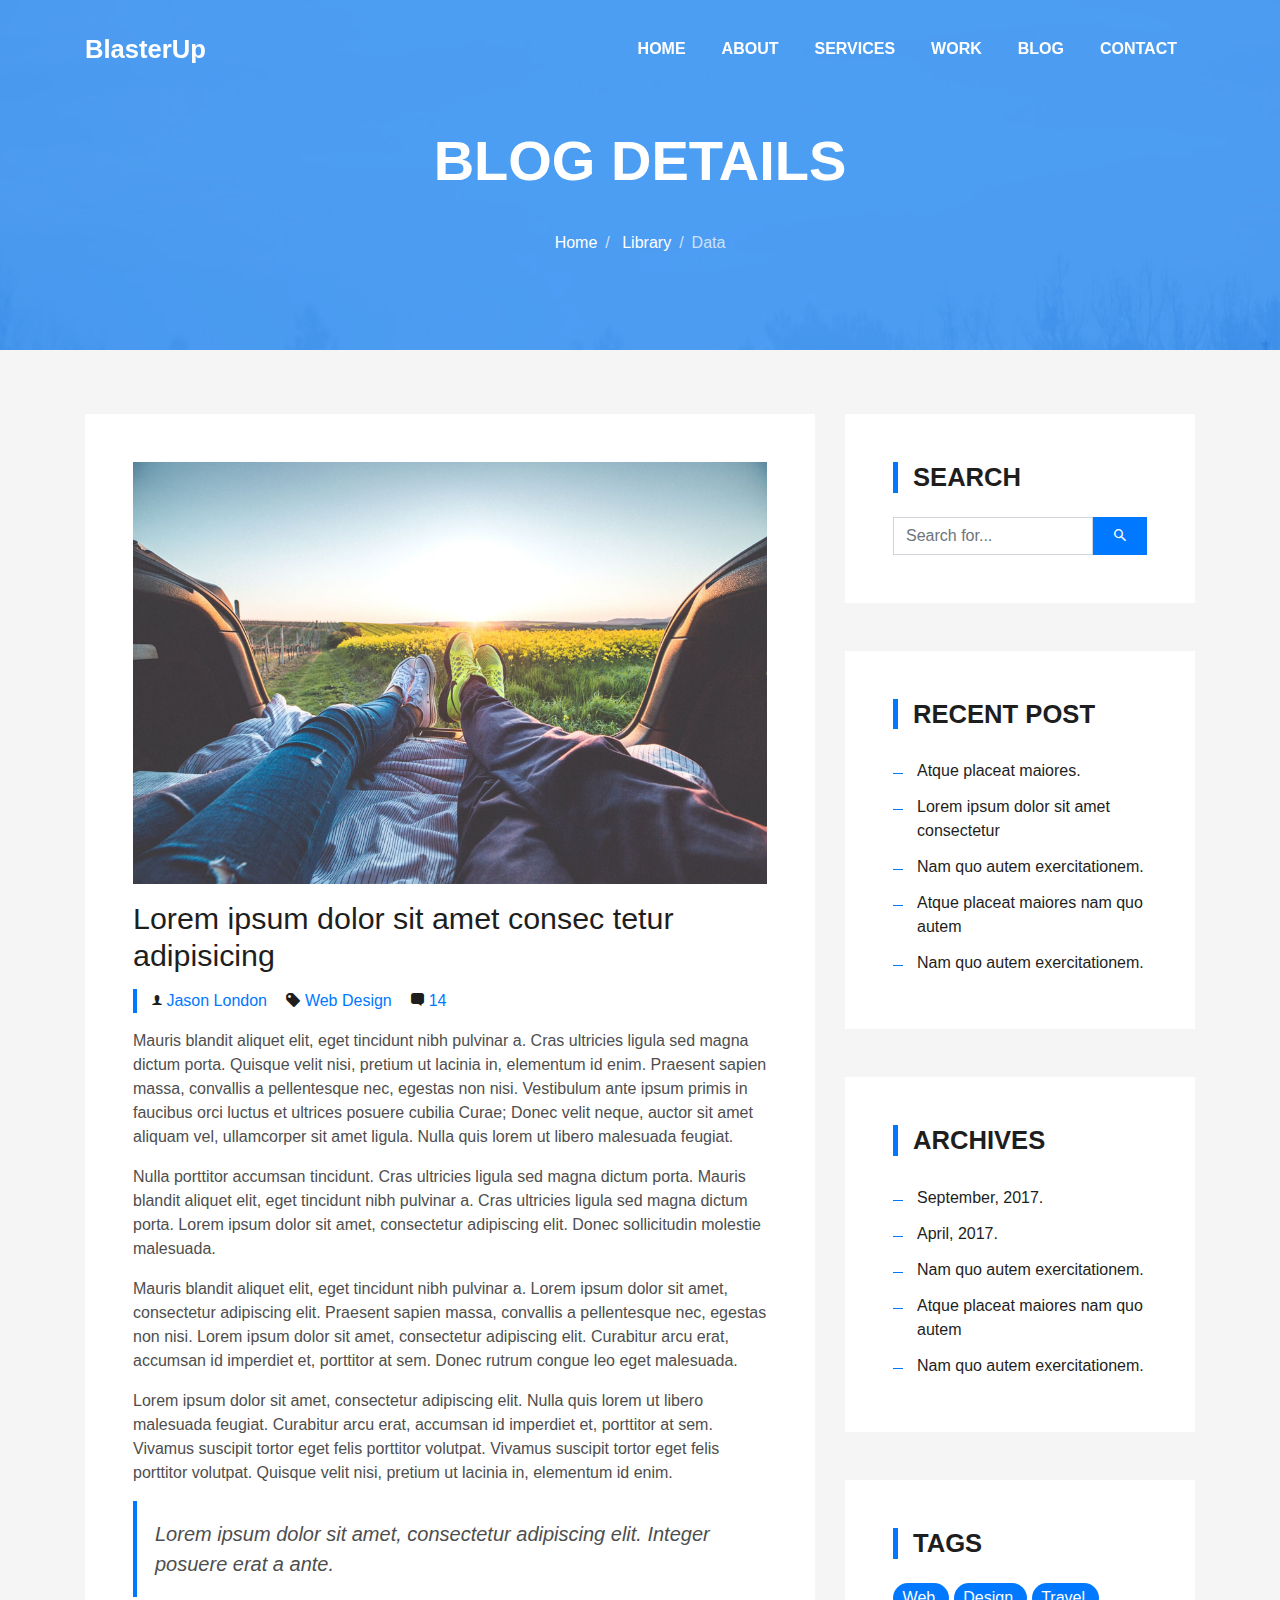
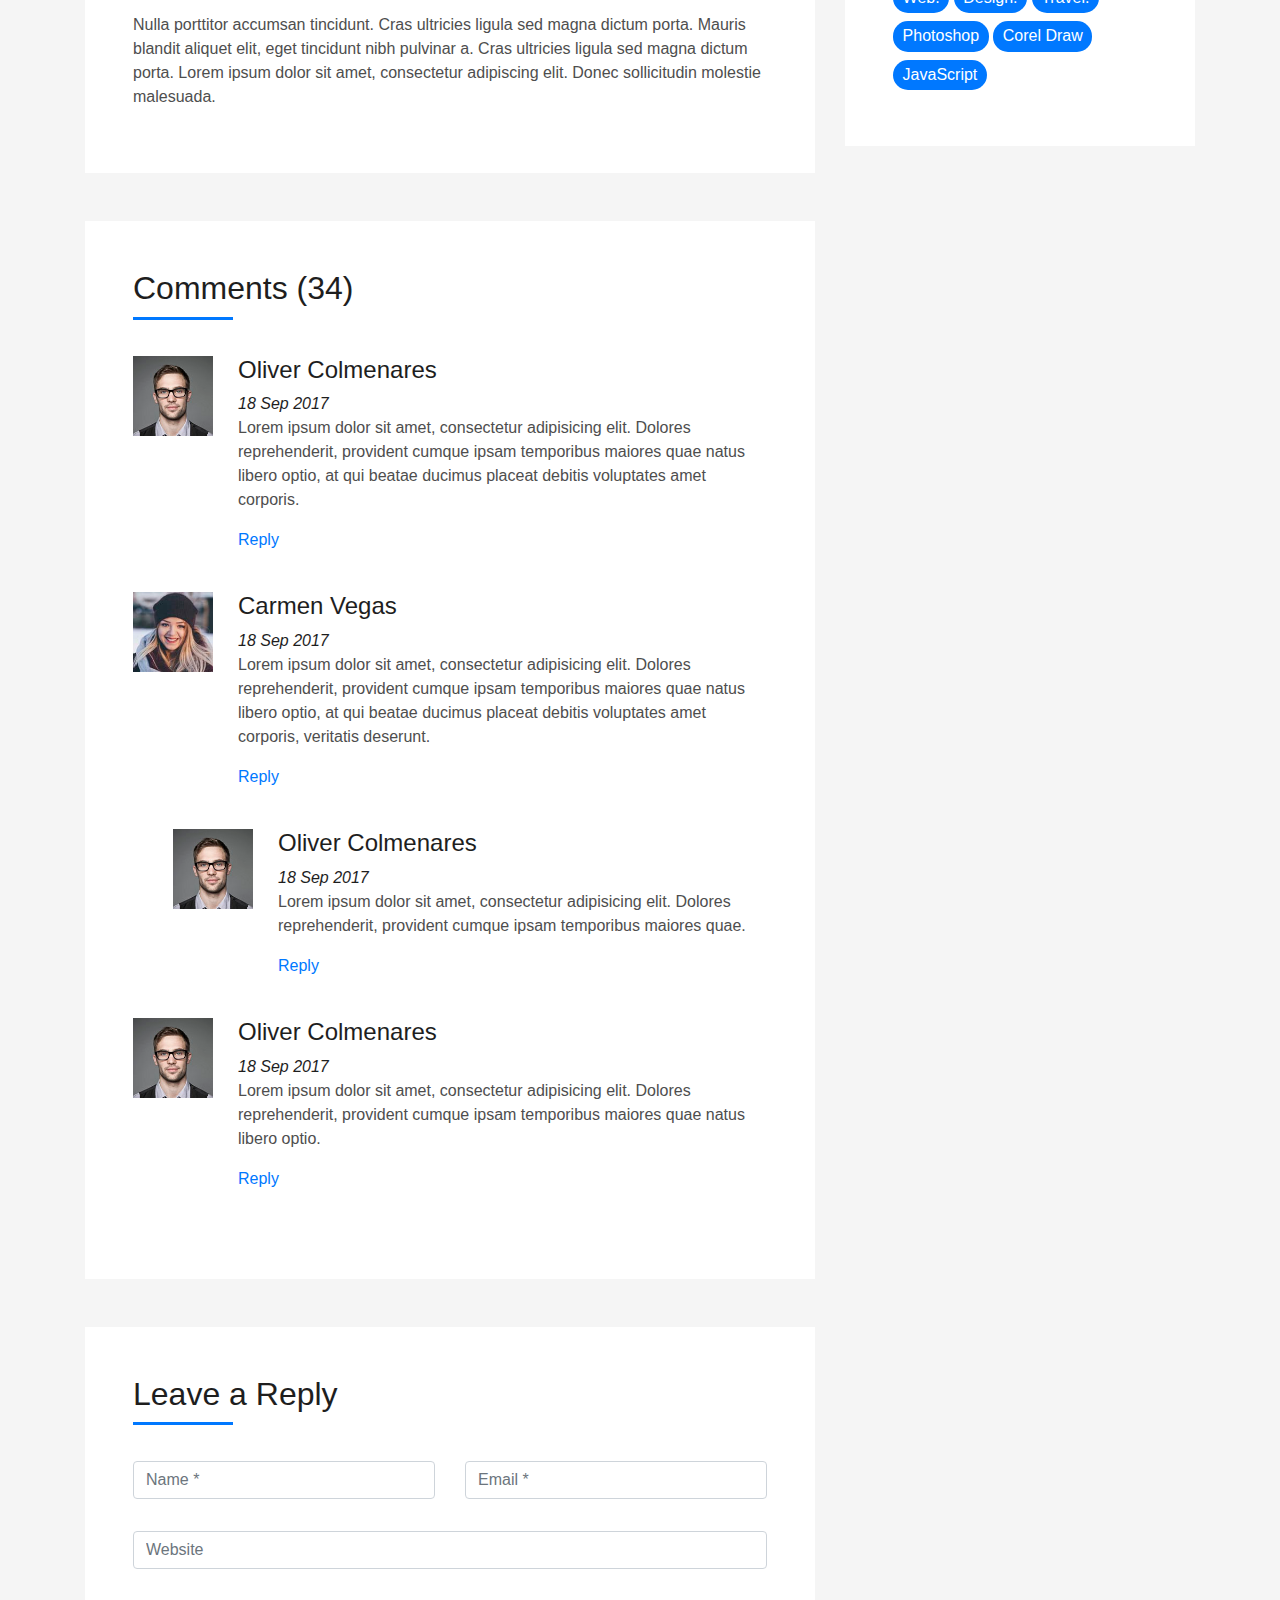
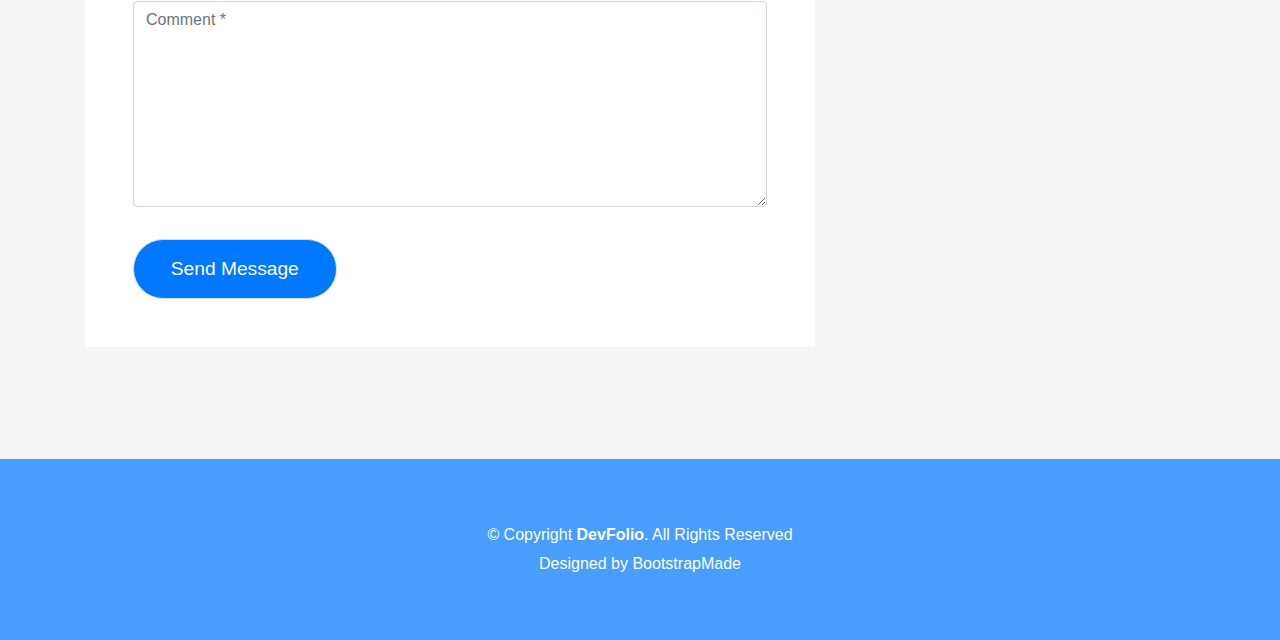
==== blog-single.html @ 77dffd80 "First" ====
<!DOCTYPE html>
<html lang="en">
<head>
  <meta charset="utf-8">
  <title>DevFolio Bootstrap Template</title>
  <meta content="width=device-width, initial-scale=1.0" name="viewport">
  <meta content="" name="keywords">
  <meta content="" name="description">

  <!-- Favicons -->
  <link href="img/favicon.png" rel="icon">
  <link href="img/apple-touch-icon.png" rel="apple-touch-icon">

  <!-- Bootstrap CSS File -->
  <link href="lib/bootstrap/css/bootstrap.min.css" rel="stylesheet">

  <!-- Libraries CSS Files -->
  <link href="lib/font-awesome/css/font-awesome.min.css" rel="stylesheet">
  <link href="lib/animate/animate.min.css" rel="stylesheet">
  <link href="lib/ionicons/css/ionicons.min.css" rel="stylesheet">
  <link href="lib/owlcarousel/assets/owl.carousel.min.css" rel="stylesheet">
  <link href="lib/lightbox/css/lightbox.min.css" rel="stylesheet">

  <!-- Main Stylesheet File -->
  <link href="css/style.css" rel="stylesheet">

  <!-- =======================================================
    Theme Name: DevFolio
    Theme URL: https://bootstrapmade.com/devfolio-bootstrap-portfolio-html-template/
    Author: BootstrapMade.com
    License: https://bootstrapmade.com/license/
  ======================================================= -->
</head>

<body>
  <!--/ Nav Star /-->
  <nav class="navbar navbar-b navbar-trans navbar-expand-md fixed-top" id="mainNav">
    <div class="container">
      <a class="navbar-brand js-scroll" href="#page-top">BlasterUp</a>
      <button class="navbar-toggler collapsed" type="button" data-toggle="collapse" data-target="#navbarDefault"
        aria-controls="navbarDefault" aria-expanded="false" aria-label="Toggle navigation">
        <span></span>
        <span></span>
        <span></span>
      </button>
      <div class="navbar-collapse collapse justify-content-end" id="navbarDefault">
        <ul class="navbar-nav">
          <li class="nav-item">
            <a class="nav-link js-scroll" href="index.html">Home</a>
          </li>
          <li class="nav-item">
            <a class="nav-link js-scroll" href="#">About</a>
          </li>
          <li class="nav-item">
            <a class="nav-link js-scroll" href="#">Services</a>
          </li>
          <li class="nav-item">
            <a class="nav-link js-scroll" href="#">Work</a>
          </li>
          <li class="nav-item">
            <a class="nav-link js-scroll" href="#">Blog</a>
          </li>
          <li class="nav-item">
            <a class="nav-link js-scroll" href="#">Contact</a>
          </li>
        </ul>
      </div>
    </div>
  </nav>
  <!--/ Nav End /-->

  <!--/ Intro Skew Star /-->
  <div class="intro intro-single route bg-image" style="background-image: url(img/overlay-bg.jpg)">
    <div class="overlay-mf"></div>
    <div class="intro-content display-table">
      <div class="table-cell">
        <div class="container">
          <h2 class="intro-title mb-4">Blog Details</h2>
          <ol class="breadcrumb d-flex justify-content-center">
            <li class="breadcrumb-item">
              <a href="#">Home</a>
            </li>
            <li class="breadcrumb-item">
              <a href="#">Library</a>
            </li>
            <li class="breadcrumb-item active">Data</li>
          </ol>
        </div>
      </div>
    </div>
  </div>
  <!--/ Intro Skew End /-->

  <!--/ Section Blog-Single Star /-->
  <section class="blog-wrapper sect-pt4" id="blog">
    <div class="container">
      <div class="row">
        <div class="col-md-8">
          <div class="post-box">
            <div class="post-thumb">
              <img src="img/post-1.jpg" class="img-fluid" alt="">
            </div>
            <div class="post-meta">
              <h1 class="article-title">Lorem ipsum dolor sit amet consec tetur adipisicing</h1>
              <ul>
                <li>
                  <span class="ion-ios-person"></span>
                  <a href="#">Jason London</a>
                </li>
                <li>
                  <span class="ion-pricetag"></span>
                  <a href="#">Web Design</a>
                </li>
                <li>
                  <span class="ion-chatbox"></span>
                  <a href="#">14</a>
                </li>
              </ul>
            </div>
            <div class="article-content">
              <p>
                Mauris blandit aliquet elit, eget tincidunt nibh pulvinar a. Cras ultricies ligula sed magna dictum
                porta. Quisque velit
                nisi, pretium ut lacinia in, elementum id enim. Praesent sapien massa, convallis a pellentesque
                nec, egestas non nisi. Vestibulum ante ipsum primis in faucibus orci luctus et ultrices posuere
                cubilia Curae; Donec velit neque, auctor sit amet aliquam vel, ullamcorper sit amet ligula.
                Nulla quis lorem ut libero malesuada feugiat.
              </p>
              <p>
                Nulla porttitor accumsan tincidunt. Cras ultricies ligula sed magna dictum porta. Mauris blandit
                aliquet elit, eget tincidunt
                nibh pulvinar a. Cras ultricies ligula sed magna dictum porta. Lorem ipsum dolor sit amet,
                consectetur adipiscing elit. Donec sollicitudin molestie malesuada.
              </p>
              <p>
                Mauris blandit aliquet elit, eget tincidunt nibh pulvinar a. Lorem ipsum dolor sit amet, consectetur
                adipiscing elit. Praesent
                sapien massa, convallis a pellentesque nec, egestas non nisi. Lorem ipsum dolor sit amet,
                consectetur adipiscing elit. Curabitur arcu erat, accumsan id imperdiet et, porttitor at
                sem. Donec rutrum congue leo eget malesuada.
              </p>
              <p>
                Lorem ipsum dolor sit amet, consectetur adipiscing elit. Nulla quis lorem ut libero malesuada feugiat.
                Curabitur arcu erat,
                accumsan id imperdiet et, porttitor at sem. Vivamus suscipit tortor eget felis porttitor
                volutpat. Vivamus suscipit tortor eget felis porttitor volutpat. Quisque velit nisi, pretium
                ut lacinia in, elementum id enim.
              </p>
              <blockquote class="blockquote">
                <p class="mb-0">Lorem ipsum dolor sit amet, consectetur adipiscing elit. Integer posuere erat a ante.</p>
              </blockquote>
              <p>
                Nulla porttitor accumsan tincidunt. Cras ultricies ligula sed magna dictum porta. Mauris blandit
                aliquet elit, eget tincidunt
                nibh pulvinar a. Cras ultricies ligula sed magna dictum porta. Lorem ipsum dolor sit amet,
                consectetur adipiscing elit. Donec sollicitudin molestie malesuada.
              </p>
            </div>
          </div>
          <div class="box-comments">
            <div class="title-box-2">
              <h4 class="title-comments title-left">Comments (34)</h4>
            </div>
            <ul class="list-comments">
              <li>
                <div class="comment-avatar">
                  <img src="img/testimonial-2.jpg" alt="">
                </div>
                <div class="comment-details">
                  <h4 class="comment-author">Oliver Colmenares</h4>
                  <span>18 Sep 2017</span>
                  <p>
                    Lorem ipsum dolor sit amet, consectetur adipisicing elit. Dolores reprehenderit, provident cumque
                    ipsam temporibus maiores
                    quae natus libero optio, at qui beatae ducimus placeat debitis voluptates amet corporis.
                  </p>
                  <a href="3">Reply</a>
                </div>
              </li>
              <li>
                <div class="comment-avatar">
                  <img src="img/testimonial-4.jpg" alt="">
                </div>
                <div class="comment-details">
                  <h4 class="comment-author">Carmen Vegas</h4>
                  <span>18 Sep 2017</span>
                  <p>
                    Lorem ipsum dolor sit amet, consectetur adipisicing elit. Dolores reprehenderit, provident cumque
                    ipsam temporibus maiores
                    quae natus libero optio, at qui beatae ducimus placeat debitis voluptates amet corporis,
                    veritatis deserunt.
                  </p>
                  <a href="3">Reply</a>
                </div>
              </li>
              <li class="comment-children">
                <div class="comment-avatar">
                  <img src="img/testimonial-2.jpg" alt="">
                </div>
                <div class="comment-details">
                  <h4 class="comment-author">Oliver Colmenares</h4>
                  <span>18 Sep 2017</span>
                  <p>
                    Lorem ipsum dolor sit amet, consectetur adipisicing elit. Dolores reprehenderit, provident cumque
                    ipsam temporibus maiores
                    quae.
                  </p>
                  <a href="3">Reply</a>
                </div>
              </li>
              <li>
                <div class="comment-avatar">
                  <img src="img/testimonial-2.jpg" alt="">
                </div>
                <div class="comment-details">
                  <h4 class="comment-author">Oliver Colmenares</h4>
                  <span>18 Sep 2017</span>
                  <p>
                    Lorem ipsum dolor sit amet, consectetur adipisicing elit. Dolores reprehenderit, provident cumque
                    ipsam temporibus maiores
                    quae natus libero optio.
                  </p>
                  <a href="3">Reply</a>
                </div>
              </li>
            </ul>
          </div>
          <div class="form-comments">
            <div class="title-box-2">
              <h3 class="title-left">
                Leave a Reply
              </h3>
            </div>
            <form class="form-mf">
              <div class="row">
                <div class="col-md-6 mb-3">
                  <div class="form-group">
                    <input type="text" class="form-control input-mf" id="inputName" placeholder="Name *" required>
                  </div>
                </div>
                <div class="col-md-6 mb-3">
                  <div class="form-group">
                    <input type="email" class="form-control input-mf" id="inputEmail1" placeholder="Email *" required>
                  </div>
                </div>
                <div class="col-md-12 mb-3">
                  <div class="form-group">
                    <input type="url" class="form-control input-mf" id="inputUrl" placeholder="Website">
                  </div>
                </div>
                <div class="col-md-12 mb-3">
                  <div class="form-group">
                    <textarea id="textMessage" class="form-control input-mf" placeholder="Comment *" name="message"
                      cols="45" rows="8" required></textarea>
                  </div>
                </div>
                <div class="col-md-12">
                  <button type="submit" class="button button-a button-big button-rouded">Send Message</button>
                </div>
              </div>
            </form>
          </div>
        </div>
        <div class="col-md-4">
          <div class="widget-sidebar sidebar-search">
            <h5 class="sidebar-title">Search</h5>
            <div class="sidebar-content">
              <form>
                <div class="input-group">
                  <input type="text" class="form-control" placeholder="Search for..." aria-label="Search for...">
                  <span class="input-group-btn">
                    <button class="btn btn-secondary btn-search" type="button">
                      <span class="ion-android-search"></span>
                    </button>
                  </span>
                </div>
              </form>
            </div>
          </div>
          <div class="widget-sidebar">
            <h5 class="sidebar-title">Recent Post</h5>
            <div class="sidebar-content">
              <ul class="list-sidebar">
                <li>
                  <a href="#">Atque placeat maiores.</a>
                </li>
                <li>
                  <a href="#">Lorem ipsum dolor sit amet consectetur</a>
                </li>
                <li>
                  <a href="#">Nam quo autem exercitationem.</a>
                </li>
                <li>
                  <a href="#">Atque placeat maiores nam quo autem</a>
                </li>
                <li>
                  <a href="#">Nam quo autem exercitationem.</a>
                </li>
              </ul>
            </div>
          </div>
          <div class="widget-sidebar">
            <h5 class="sidebar-title">Archives</h5>
            <div class="sidebar-content">
              <ul class="list-sidebar">
                <li>
                  <a href="#">September, 2017.</a>
                </li>
                <li>
                  <a href="#">April, 2017.</a>
                </li>
                <li>
                  <a href="#">Nam quo autem exercitationem.</a>
                </li>
                <li>
                  <a href="#">Atque placeat maiores nam quo autem</a>
                </li>
                <li>
                  <a href="#">Nam quo autem exercitationem.</a>
                </li>
              </ul>
            </div>
          </div>
          <div class="widget-sidebar widget-tags">
            <h5 class="sidebar-title">Tags</h5>
            <div class="sidebar-content">
              <ul>
                <li>
                  <a href="#">Web.</a>
                </li>
                <li>
                  <a href="#">Design.</a>
                </li>
                <li>
                  <a href="#">Travel.</a>
                </li>
                <li>
                  <a href="#">Photoshop</a>
                </li>
                <li>
                  <a href="#">Corel Draw</a>
                </li>
                <li>
                  <a href="#">JavaScript</a>
                </li>
              </ul>
            </div>
          </div>
        </div>
      </div>
    </div>
  </section>
  <!--/ Section Blog-Single End /-->

  <!--/ Section Contact-Footer Star /-->
  <section class="paralax-mf footer-paralax bg-image sect-mt4 route" style="background-image: url(img/overlay-bg.jpg)">
    <div class="overlay-mf"></div>
    <footer>
      <div class="container">
        <div class="row">
          <div class="col-sm-12">
            <div class="copyright-box">
              <p class="copyright">&copy; Copyright <strong>DevFolio</strong>. All Rights Reserved</p>
              <div class="credits">
                <!--
                  All the links in the footer should remain intact.
                  You can delete the links only if you purchased the pro version.
                  Licensing information: https://bootstrapmade.com/license/
                  Purchase the pro version with working PHP/AJAX contact form: https://bootstrapmade.com/buy/?theme=DevFolio
                -->
                Designed by <a href="https://bootstrapmade.com/">BootstrapMade</a>
              </div>
            </div>
          </div>
        </div>
      </div>
    </footer>
  </section>
  <!--/ Section Contact-footer End /-->

  <a href="#" class="back-to-top"><i class="fa fa-chevron-up"></i></a>
  <div id="preloader"></div>

  <!-- JavaScript Libraries -->
  <script src="lib/jquery/jquery.min.js"></script>
  <script src="lib/jquery/jquery-migrate.min.js"></script>
  <script src="lib/popper/popper.min.js"></script>
  <script src="lib/bootstrap/js/bootstrap.min.js"></script>
  <script src="lib/easing/easing.min.js"></script>
  <script src="lib/counterup/jquery.waypoints.min.js"></script>
  <script src="lib/counterup/jquery.counterup.js"></script>
  <script src="lib/owlcarousel/owl.carousel.min.js"></script>
  <script src="lib/lightbox/js/lightbox.min.js"></script>
  <script src="lib/typed/typed.min.js"></script>
  <!-- Contact Form JavaScript File -->
  <script src="contactform/contactform.js"></script>

  <!-- Template Main Javascript File -->
  <script src="js/main.js"></script>

</body>
</html>
---- css/style.css ----
/*
  Theme Name: DevFolio
  Theme URL: https://bootstrapmade.com/devfolio-bootstrap-portfolio-html-template/
  Author: BootstrapMade.com
  License: https://bootstrapmade.com/license/
*/

/*======================================
//--//-->   STYLES GENERALES
======================================*/

body {
  background-color: #f5f5f5;
  color: #4e4e4e;
}

h1,
h2,
h3,
h4,
h5,
h6 {
  color: #1e1e1e;
}

a {
  color: #1e1e1e;
  transition: all 0.5s ease-in-out;
}

a:hover {
  color: #0078ff;
  text-decoration: none;
  transition: all 0.5s ease-in-out;
}

.p-r {
  position: relative;
}

.color-a {
  color: #0078ff;
}

.color-d {
  color: #f5f5f5;
}

.color-text-a {
  color: #4e4e4e;
}

.box-shadow,
.paralax-mf,
.service-box,
.work-box,
.card-blog {
  box-shadow: 0 13px 8px -10px rgba(0, 0, 0, 0.1);
}

.box-shadow-a,
.button:hover {
  box-shadow: 0 0 0 4px #cde1f8;
}

.display-5 {
  font-size: 2.5rem;
  font-weight: 300;
  line-height: 1.1;
}

.display-6 {
  font-size: 2rem;
  font-weight: 300;
  line-height: 1.1;
}

.avatar {
  width: 32px;
  height: 32px;
  margin-right: 4px;
  overflow: hidden;
}

.bg-image {
  background-repeat: no-repeat;
  background-attachment: fixed;
  background-size: cover;
  background-position: center center;
}

.overlay-mf {
  background-color: #0078ff;
}

.overlay-mf {
  position: absolute;
  top: 0;
  left: 0px;
  padding: 0;
  height: 100%;
  width: 100%;
  opacity: .7;
}

.paralax-mf {
  position: relative;
  padding: 8rem 0;
}

.display-table {
  width: 100%;
  height: 100%;
  display: table;
}

.table-cell {
  display: table-cell;
  vertical-align: middle;
}

/*--/ Sections /--*/

.sect-4 {
  padding: 4rem 0;
}

.sect-pt4 {
  padding-top: 4rem;
}

.sect-mt4 {
  margin-top: 4rem;
}

/*--/ Title s /--*/

.title-s {
  font-weight: 600;
  color: #1e1e1e;
  font-size: 1.1rem;
}

/*--/ Title A /--*/

.title-box {
  margin-bottom: 4rem;
}

.title-a {
  font-size: 3rem;
  font-weight: bold;
  text-transform: uppercase;
}

.subtitle-a {
  color: #4e4e4e;
}

.line-mf {
  width: 40px;
  height: 5px;
  background-color: #0078ff;
  margin: 0 auto;
}

/*--/ Title Left /--*/

.title-box-2 {
  margin-bottom: 3rem;
}

.title-left {
  font-size: 2rem;
  position: relative;
}

.title-left:before {
  content: '';
  position: absolute;
  height: 3px;
  background-color: #0078ff;
  width: 100px;
  bottom: -12px;
}

/*------/ Box /------*/

.box-pl2 {
  padding-left: 2rem;
}

.box-shadow-full {
  padding: 3rem 1.25rem;
  position: relative;
  background-color: #fff;
  margin-bottom: 3rem;
  z-index: 2;
  box-shadow: 0 1px 1px 0 rgba(0, 0, 0, 0.06), 0 2px 5px 0 rgba(0, 0, 0, 0.2);
}

/*------/ Socials /------*/

.socials {
  padding: 1.5rem 0;
}

.socials ul li {
  display: inline-block;
}

.socials .ico-circle {
  height: 40px;
  width: 40px;
  font-size: 1.7rem;
  border-radius: 50%;
  line-height: 1.4;
  margin: 0 15px 0 0;
  box-shadow: 0 0 0 3px #0078ff;
  transition: all 500ms ease;
}

.socials .ico-circle:hover {
  background-color: #0078ff;
  color: #fff;
  box-shadow: 0 0 0 3px #cde1f8;
  transition: all 500ms ease;
}

/*------/ Ul resect /------*/

.ul-resect,
.socials ul,
.list-ico,
.blog-wrapper .post-meta ul,
.box-comments .list-comments,
.widget-sidebar .list-sidebar,
.widget-tags ul {
  list-style: none;
  padding-left: 0;
  margin-bottom: 0;
}

.list-ico {
  line-height: 2;
}

.list-ico span {
  color: #0078ff;
  margin-right: 10px;
}

/*------/ Ico Circle /------*/

.ico-circle {
  height: 100px;
  width: 100px;
  font-size: 2rem;
  border-radius: 50%;
  line-height: 1.55;
  margin: 0 auto;
  text-align: center;
  box-shadow: 0 0 0 10px #0078ff;
  display: block;
}

/*------/ Owl Carousel /------*/

.owl-theme .owl-dots {
  text-align: center;
  margin-top: 18px;
}

.owl-theme .owl-dots .owl-dot {
  display: inline-block;
}

.owl-theme .owl-dots .owl-dot span {
  width: 18px;
  height: 7px;
  margin: 5px 5px;
  background: #cde1f8;
  border: 0px solid #cde1f8;
  display: block;
  transition: all 0.6s ease-in-out;
  cursor: pointer;
}

.owl-theme .owl-dots .owl-dot:hover span {
  background-color: #cde1f8;
}

.owl-theme .owl-dots .owl-dot.active span {
  background-color: #1B1B1B;
  width: 25px;
}

/*--/ Scrolltop s /--*/

.scrolltop-mf {
  position: relative;
  display: none;
}

.scrolltop-mf span {
  z-index: 999;
  position: fixed;
  width: 42px;
  height: 42px;
  background-color: #0078ff;
  opacity: .7;
  font-size: 1.6rem;
  line-height: 1.5;
  text-align: center;
  color: #fff;
  top: auto;
  left: auto;
  right: 30px;
  bottom: 50px;
  cursor: pointer;
  border-radius: 50%;
}

/* Back to top button */

.back-to-top {
  position: fixed;
  display: none;
  background: #0078ff;
  color: #fff;
  width: 44px;
  height: 44px;
  text-align: center;
  line-height: 1;
  font-size: 16px;
  border-radius: 50%;
  right: 15px;
  bottom: 15px;
  transition: background 0.5s;
  z-index: 11;
}

.back-to-top i {
  padding-top: 12px;
  color: #fff;
}

/* Prelaoder */

#preloader {
  position: fixed;
  top: 0;
  left: 0;
  right: 0;
  bottom: 0;
  z-index: 9999;
  overflow: hidden;
  background: #fff;
}

#preloader:before {
  content: "";
  position: fixed;
  top: calc(50% - 30px);
  left: calc(50% - 30px);
  border: 6px solid #f2f2f2;
  border-top: 6px solid #0078ff;
  border-radius: 50%;
  width: 60px;
  height: 60px;
  -webkit-animation: animate-preloader 1s linear infinite;
  animation: animate-preloader 1s linear infinite;
}

@-webkit-keyframes animate-preloader {
  0% {
    -webkit-transform: rotate(0deg);
    transform: rotate(0deg);
  }

  100% {
    -webkit-transform: rotate(360deg);
    transform: rotate(360deg);
  }
}

@keyframes animate-preloader {
  0% {
    -webkit-transform: rotate(0deg);
    transform: rotate(0deg);
  }

  100% {
    -webkit-transform: rotate(360deg);
    transform: rotate(360deg);
  }
}

/*======================================
//--//-->   NAVBAR
======================================*/

.navbar-b {
  transition: all .5s ease-in-out;
  background-color: transparent;
  padding-top: 1.563rem;
  padding-bottom: 1.563rem;
}

.navbar-b.navbar-reduce {
  box-shadow: 0px 6px 9px 0px rgba(0, 0, 0, 0.06);
}

.navbar-b.navbar-trans .nav-item,
.navbar-b.navbar-reduce .nav-item {
  position: relative;
  padding-right: 10px;
  padding-left: 0;
}

.navbar-b.navbar-trans .nav-link,
.navbar-b.navbar-reduce .nav-link {
  color: #fff;
  text-transform: uppercase;
  font-weight: 600;
}

.navbar-b.navbar-trans .nav-link:before,
.navbar-b.navbar-reduce .nav-link:before {
  content: '';
  position: absolute;
  margin-left: 0px;
  width: 0%;
  bottom: 0;
  left: 0;
  height: 2px;
  transition: all 500ms ease;
}

.navbar-b.navbar-trans .nav-link:hover,
.navbar-b.navbar-reduce .nav-link:hover {
  color: #1B1B1B;
}

.navbar-b.navbar-trans .nav-link:hover:before,
.navbar-b.navbar-reduce .nav-link:hover:before {
  width: 35px;
}

.navbar-b.navbar-trans .show > .nav-link:before,
.navbar-b.navbar-trans .active > .nav-link:before,
.navbar-b.navbar-trans .nav-link.show:before,
.navbar-b.navbar-trans .nav-link.active:before,
.navbar-b.navbar-reduce .show > .nav-link:before,
.navbar-b.navbar-reduce .active > .nav-link:before,
.navbar-b.navbar-reduce .nav-link.show:before,
.navbar-b.navbar-reduce .nav-link.active:before {
  width: 35px;
}

.navbar-b.navbar-trans .nav-link:before {
  background-color: #fff;
}

.navbar-b.navbar-trans .nav-link:hover {
  color: #fff;
}

.navbar-b.navbar-trans .show > .nav-link,
.navbar-b.navbar-trans .active > .nav-link,
.navbar-b.navbar-trans .nav-link.show,
.navbar-b.navbar-trans .nav-link.active {
  color: #fff;
}

.navbar-b.navbar-reduce {
  transition: all .5s ease-in-out;
  background-color: #fff;
  padding-top: 15px;
  padding-bottom: 15px;
}

.navbar-b.navbar-reduce .nav-link {
  color: #0078ff;
}

.navbar-b.navbar-reduce .nav-link:before {
  background-color: #0078ff;
}

.navbar-b.navbar-reduce .nav-link:hover {
  color: #0078ff;
}

.navbar-b.navbar-reduce .show > .nav-link,
.navbar-b.navbar-reduce .active > .nav-link,
.navbar-b.navbar-reduce .nav-link.show,
.navbar-b.navbar-reduce .nav-link.active {
  color: #0078ff;
}

.navbar-b.navbar-reduce .navbar-brand {
  color: #0078ff;
}

.navbar-b.navbar-reduce .navbar-toggler span {
  background-color: #1B1B1B;
}

.navbar-b .navbar-brand {
  color: #fff;
  font-size: 1.6rem;
  font-weight: 600;
}

.navbar-b .navbar-nav .dropdown-item.show .dropdown-menu,
.navbar-b .dropdown.show .dropdown-menu,
.navbar-b .dropdown-btn.show .dropdown-menu {
  -webkit-transform: translate3d(0px, 0px, 0px);
  transform: translate3d(0px, 0px, 0px);
  visibility: visible !important;
}

.navbar-b .dropdown-menu {
  margin: 1.12rem 0 0;
  border-radius: 0;
}

.navbar-b .dropdown-menu .dropdown-item {
  padding: .7rem 1.7rem;
  transition: all 500ms ease;
}

.navbar-b .dropdown-menu .dropdown-item:hover {
  background-color: #0078ff;
  color: #fff;
  transition: all 500ms ease;
}

.navbar-b .dropdown-menu .dropdown-item.active {
  background-color: #0078ff;
}

/*--/ Hamburger Navbar /--*/

.navbar-toggler {
  position: relative;
}

.navbar-toggler:focus,
.navbar-toggler:active {
  outline: 0;
}

.navbar-toggler span {
  display: block;
  background-color: #fff;
  height: 3px;
  width: 25px;
  margin-top: 4px;
  margin-bottom: 4px;
  -webkit-transform: rotate(0deg);
  transform: rotate(0deg);
  left: 0;
  opacity: 1;
}

.navbar-toggler span:nth-child(1),
.navbar-toggler span:nth-child(3) {
  transition: -webkit-transform .35s ease-in-out;
  transition: transform .35s ease-in-out;
  transition: transform .35s ease-in-out, -webkit-transform .35s ease-in-out;
}

.navbar-toggler:not(.collapsed) span:nth-child(1) {
  position: absolute;
  left: 12px;
  top: 10px;
  -webkit-transform: rotate(135deg);
  transform: rotate(135deg);
  opacity: 0.9;
}

.navbar-toggler:not(.collapsed) span:nth-child(2) {
  height: 12px;
  visibility: hidden;
  background-color: transparent;
}

.navbar-toggler:not(.collapsed) span:nth-child(3) {
  position: absolute;
  left: 12px;
  top: 10px;
  -webkit-transform: rotate(-135deg);
  transform: rotate(-135deg);
  opacity: 0.9;
}

/*======================================
//--//-->   INTRO
======================================*/

.intro {
  height: 100vh;
  position: relative;
  color: #fff;
}

.intro .intro-content {
  text-align: center;
  position: absolute;
}

.intro .overlay-itro {
  background-color: rgba(0, 0, 0, 0.6);
  position: absolute;
  top: 0;
  left: 0px;
  padding: 0;
  height: 100%;
  width: 100%;
  opacity: .9;
}

.intro .intro-title {
  color: #fff;
  font-weight: 600;
  font-size: 3rem;
}

.intro .intro-subtitle {
  font-size: 1.5rem;
  font-weight: 300;
}

.intro .text-slider-items {
  display: none;
}

.intro-single {
  height: 350px;
}

.intro-single .intro-content {
  margin-top: 30px;
}

.intro-single .intro-title {
  text-transform: uppercase;
  font-size: 3rem;
}

.intro-single .breadcrumb {
  background-color: transparent;
  color: #0078ff;
}

.intro-single .breadcrumb .breadcrumb-item:before {
  color: #cde1f8;
}

.intro-single .breadcrumb .breadcrumb-item.active {
  color: #cde1f8;
}

.intro-single .breadcrumb a {
  color: #fff;
}

/*======================================
//--//-->   ABOUT
======================================*/

.about-mf .box-shadow-full {
  padding-top: 4rem;
  padding-bottom: 4rem;
}

.about-mf .about-img {
  margin-bottom: 2rem;
}

.about-mf .about-img img {
  margin-left: 10px;
}

.skill-mf span {
  color: #4e4e4e;
}

.skill-mf .progress {
  background-color: #cde1f8;
  margin: .5rem 0 1.2rem 0;
  border-radius: 0;
  height: .7rem;
}

.skill-mf .progress .progress-bar {
  height: .7rem;
  background-color: #0078ff;
}

/*======================================
//--//-->   SERVICES
======================================*/

.service-box {
  background-color: #fff;
  padding: 2.5rem 1.3rem;
  border-radius: 1rem;
  margin-bottom: 3rem;
}

.service-box:hover .ico-circle {
  transition: all 500ms ease;
  color: #fff;
  background-color: #0078ff;
  box-shadow: 0 0 0 10px #cde1f8;
}

.service-box .service-ico {
  margin-bottom: 1rem;
  color: #1e1e1e;
}

.service-box .ico-circle {
  transition: all 500ms ease;
  font-size: 4rem;
}

.service-box .s-title {
  font-size: 1.4rem;
  text-transform: uppercase;
  text-align: center;
  padding: .4rem 0;
}

.service-box .s-description {
  color: #4e4e4e;
}

/*======================================
//--//-->   COUNTER
======================================*/

.counter-box {
  color: #fff;
  text-align: center;
}

.counter-ico {
  margin-bottom: 1rem;
}

.counter-ico .ico-circle {
  height: 60px;
  width: 60px;
  line-height: 1.8;
  box-shadow: 0 0 0 10px #cde1f8;
}

.counter-num .counter {
  font-size: 2rem;
  margin-bottom: 0;
}

/*======================================
//--//-->   PORTFOLIO
======================================*/

.work-box {
  margin-bottom: 3rem;
  -webkit-backface-visibility: hidden;
  backface-visibility: hidden;
  background-color: #fff;
}

.work-box:hover img {
  -webkit-transform: scale(1.3);
  transform: scale(1.3);
}

.work-img {
  display: block;
  overflow: hidden;
}

.work-img img {
  transition: all 1s;
}

.work-content {
  padding: 2rem 3% 1rem 4%;
}

.work-content .w-more {
  color: #4e4e4e;
  font-size: .8rem;
}

.work-content .w-more .w-ctegory {
  color: #0078ff;
}

.work-content .w-like {
  font-size: 2.5rem;
  color: #0078ff;
  float: right;
}

.work-content .w-like a {
  color: #0078ff;
}

.work-content .w-like .num-like {
  font-size: .7rem;
}

.w-title {
  font-size: 1.2rem;
}

/*======================================
//--//-->   TESTIMONIALS
======================================*/

.testimonials .owl-carousel .owl-item img {
  width: auto;
}

.testimonial-box {
  color: #fff;
  text-align: center;
}

.testimonial-box .author-test {
  margin-top: 1rem;
}

.testimonial-box .author-test img {
  margin: 0 auto;
}

.testimonial-box .author {
  color: #fff;
  text-transform: uppercase;
  font-weight: 600;
  margin: 1rem 0;
  display: block;
  font-size: 1.4rem;
}

.testimonial-box .comit {
  font-size: 2rem;
  color: #0078ff;
  background-color: #fff;
  width: 52px;
  height: 52px;
  display: block;
  margin: 0 auto;
  border-radius: 50%;
  line-height: 1.6;
}

/*======================================
//--//-->   BLOG
======================================*/

.card-blog .card-body {
  position: relative;
}

.card-blog .card-category-box {
  position: absolute;
  text-align: center;
  top: -16px;
  left: 15px;
  right: 15px;
  line-height: 25px;
  overflow: hidden;
}

.card-blog .card-category {
  display: inline-block;
  color: #fff;
  padding: 0 15px 5px;
  overflow: hidden;
  background-color: #0078ff;
  border-radius: 4px;
}

.card-blog .card-category .category {
  color: #fff;
  display: inline-block;
  text-transform: uppercase;
  font-size: .7rem;
  letter-spacing: .1px;
  margin-bottom: 0;
}

.card-blog .card-title {
  font-size: 1.3rem;
  margin-top: .6rem;
}

.card-blog .card-description {
  color: #4e4e4e;
}

.card-blog .post-author {
  display: inline-block;
}

.card-blog .post-date {
  color: #4e4e4e;
  display: inline-block;
  float: right;
}

/*======================================
//--//-->   BLOG-SINGLE
======================================*/

.post-box,
.form-comments,
.box-comments,
.widget-sidebar {
  padding: 2rem;
  background-color: #fff;
  margin-bottom: 3rem;
}

.blog-wrapper .article-title {
  font-size: 1.5rem;
}

.blog-wrapper .post-meta {
  margin: 1rem 0;
}

.blog-wrapper .post-meta ul {
  border-left: 4px solid #0078ff;
  margin-top: 1rem;
}

.blog-wrapper .post-meta ul li {
  display: inline-block;
  margin-left: 15px;
}

.blog-wrapper .post-meta ul a {
  color: #0078ff;
}

.blog-wrapper .post-meta ul span {
  color: #1e1e1e;
}

.blog-wrapper .blockquote {
  border-left: 4px solid #0078ff;
  padding: 18px;
  font-style: italic;
}

/*------/ Comments /------*/

.box-comments .list-comments li {
  padding-bottom: 40px;
}

.box-comments .list-comments .comment-avatar {
  display: table-cell;
  vertical-align: top;
}

.box-comments .list-comments .comment-avatar img {
  width: 80px;
  height: 80px;
}

.box-comments .list-comments .comment-author {
  font-size: 1.3rem;
}

.box-comments .list-comments .comment-details {
  display: table-cell;
  vertical-align: top;
  padding-left: 25px;
}

.box-comments .list-comments a {
  color: #0078ff;
}

.box-comments .list-comments span {
  color: #1e1e1e;
  font-style: italic;
}

.box-comments .comment-children {
  margin-left: 40px;
}

/*------/ Sidebar /------*/

.widget-sidebar .sidebar-title {
  font-size: 1.6rem;
  font-weight: 600;
  border-left: 5px solid #0078ff;
  padding-left: 15px;
  text-transform: uppercase;
  margin-bottom: 1.5rem;
}

.widget-sidebar .list-sidebar li {
  position: relative;
  padding: 6px 0 6px 24px;
}

.widget-sidebar .list-sidebar li:before {
  position: absolute;
  content: "";
  width: 10px;
  height: 1px;
  left: 0;
  background-color: #0078ff;
  top: 20px;
}

.sidebar-search input {
  background-color: #fff;
  border-radius: 0;
  transition: all 0.5s ease-in-out;
}

.sidebar-search .btn-search {
  background-color: #0078ff;
  border-color: #0078ff;
  border-radius: 0;
  padding-left: 20px;
  padding-right: 20px;
}

.widget-tags ul li {
  display: inline-block;
  background-color: #0078ff;
  padding: .2rem .6rem;
  margin-bottom: .5rem;
  border-radius: 15px;
}

.widget-tags ul li a {
  color: #fff;
}

/*======================================
//--//-->   CONTACT
======================================*/

.footer-paralax {
  padding: 4rem 0 0 0;
}

.contact-mf {
  margin-top: 4rem;
}

/*======================================
//--//-->   FOOTER
======================================*/

footer {
  text-align: center;
  color: #fff;
  padding-bottom: 4rem;
}

footer .copyright {
  margin-bottom: .3rem;
}

footer .credits {
  margin-bottom: 0;
}

footer .credits a {
  color: #fff;
}

/*======================================
//--//-->   CONtaCT FORM
======================================*/

#sendmessage {
  color: #0078ff;
  border: 1px solid #0078ff;
  display: none;
  text-align: center;
  padding: 15px;
  font-weight: 600;
  margin-bottom: 15px;
}

#errormessage {
  color: red;
  display: none;
  border: 1px solid red;
  text-align: center;
  padding: 15px;
  font-weight: 600;
  margin-bottom: 15px;
}

#sendmessage.show,
#errormessage.show,
.show {
  display: block;
}

.validation {
  color: red;
  display: none;
  margin: 0 0 20px;
  font-weight: 400;
  font-size: 13px;
}

/*======================================
//--//-->   BUTTON
======================================*/

.button {
  display: inline-block;
  padding: .3rem .6rem;
  text-align: center;
  vertical-align: middle;
  -webkit-user-select: none;
  -moz-user-select: none;
  -ms-user-select: none;
  user-select: none;
  font-size: 1rem;
  border-radius: .3rem;
  border: 1px solid transparent;
  transition: all 500ms ease;
  cursor: pointer;
}

.button:focus {
  outline: 0;
}

.button:hover {
  background-color: #0062d3;
  color: #fff;
  transition: all 500ms ease;
}

.button-a {
  background-color: #0078ff;
  color: #fff;
  border-color: #cde1f8;
}

.button-big {
  padding: .9rem 2.3rem;
  font-size: 1.2rem;
}

.button-rouded {
  border-radius: 5rem;
}

.btn-lg {
  padding: .5rem 1rem;
  font-size: 1.25rem;
  line-height: 1.5;
  border-radius: .3rem;
}

@media (min-width: 577px) {
  .counter-box {
    margin-bottom: 1.8rem;
  }
}

@media (min-width: 767px) {
  .about-mf .box-pl2 {
    margin-top: 3rem;
    padding-left: 0rem;
  }

  .card-blog {
    margin-bottom: 3rem;
  }

  .contact-mf .box-pl2 {
    margin-top: 3rem;
    padding-left: 0rem;
  }
}

@media (min-width: 768px) {
  .box-shadow-full {
    padding: 3rem;
  }

  .navbar-b.navbar-trans .nav-item,
  .navbar-b.navbar-reduce .nav-item {
    padding-left: 10px;
  }

  .navbar-b.navbar-trans .nav-link:before,
  .navbar-b.navbar-reduce .nav-link:before {
    margin-left: 18px;
  }

  .intro .intro-title {
    font-size: 4.5rem;
  }

  .intro .intro-subtitle {
    font-size: 2.5rem;
  }

  .intro-single .intro-title {
    font-size: 3.5rem;
  }

  .testimonial-box .description {
    padding: 0 5rem;
  }

  .post-box,
  .form-comments,
  .box-comments,
  .widget-sidebar {
    padding: 3rem;
  }

  .blog-wrapper .article-title {
    font-size: 1.9rem;
  }

  .box-comments .list-comments .comment-author {
    font-size: 1.5rem;
  }
}

@media (min-width: 992px) {
  .testimonial-box .description {
    padding: 0 8rem;
  }
}

@media (min-width: 1200px) {
  .testimonial-box .description {
    padding: 0 13rem;
  }
}

@media (max-width: 768px) {
  .back-to-top {
    bottom: 15px;
  }
}
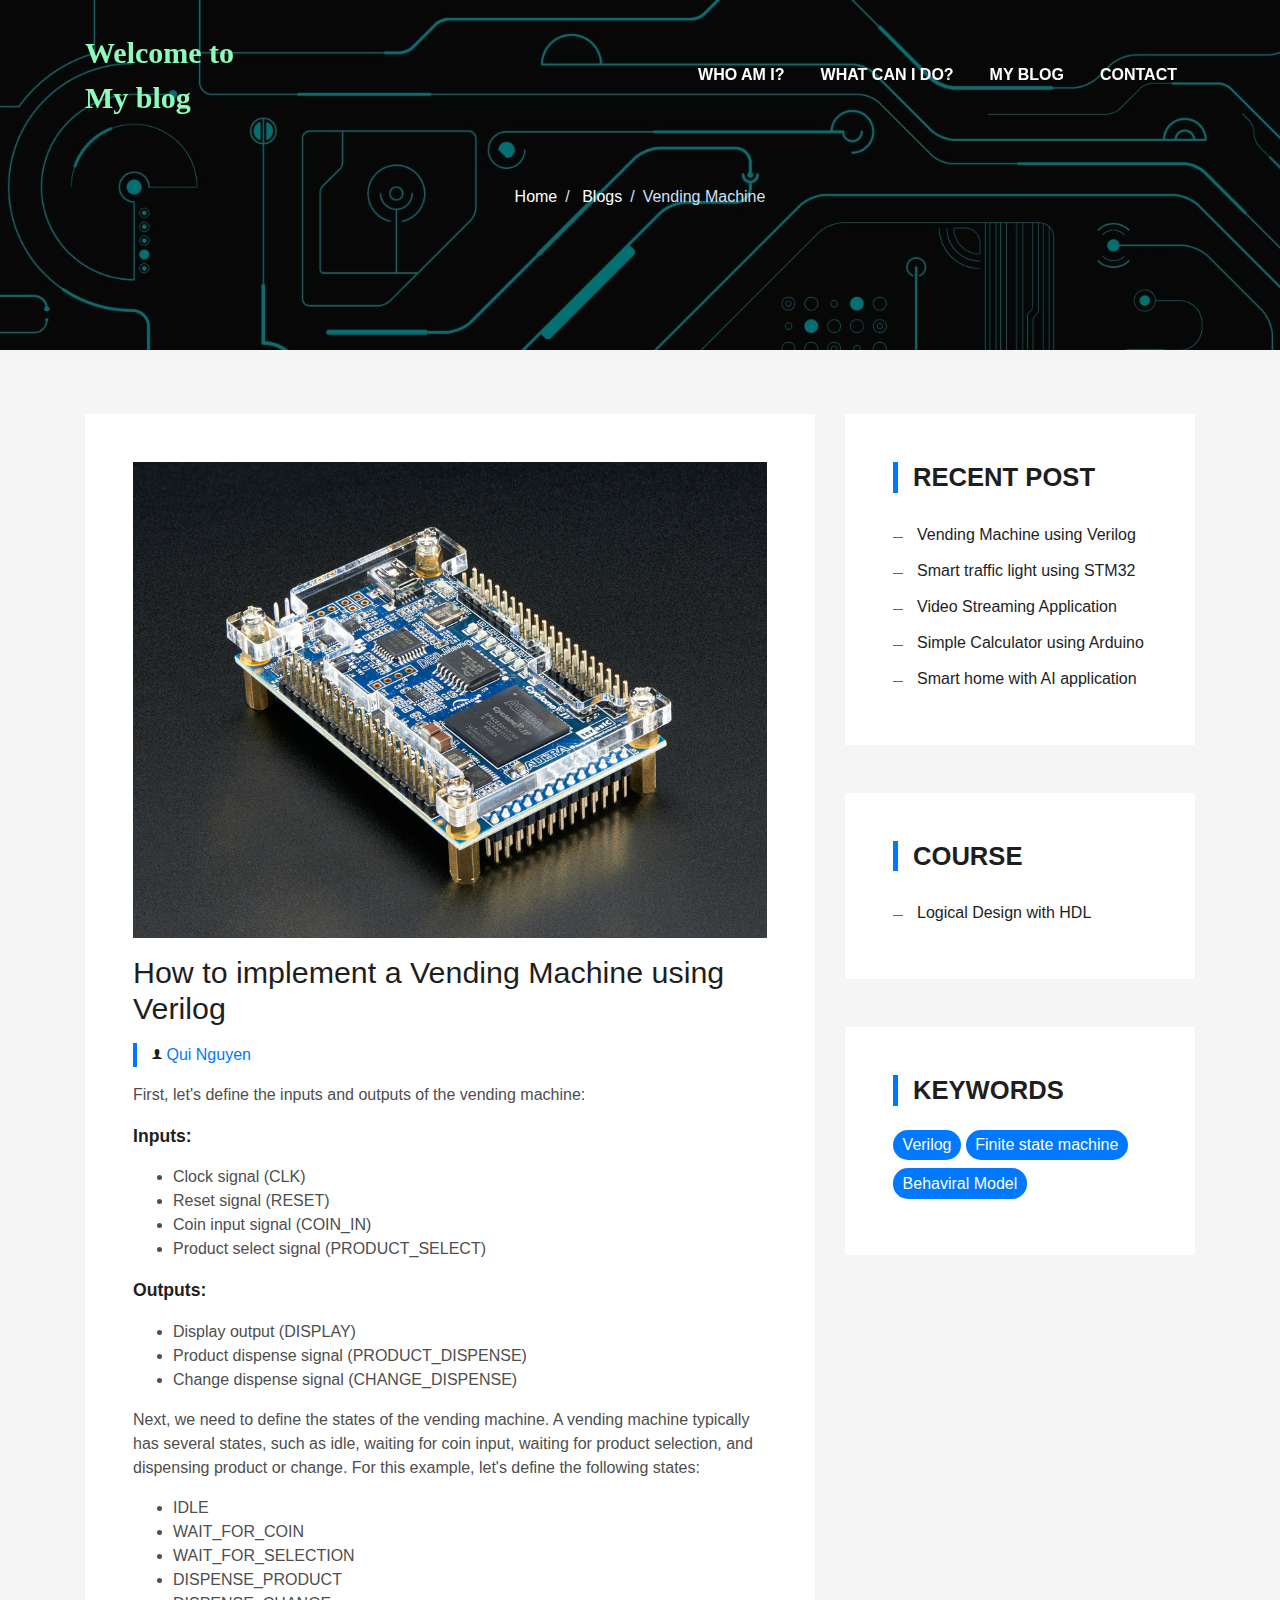
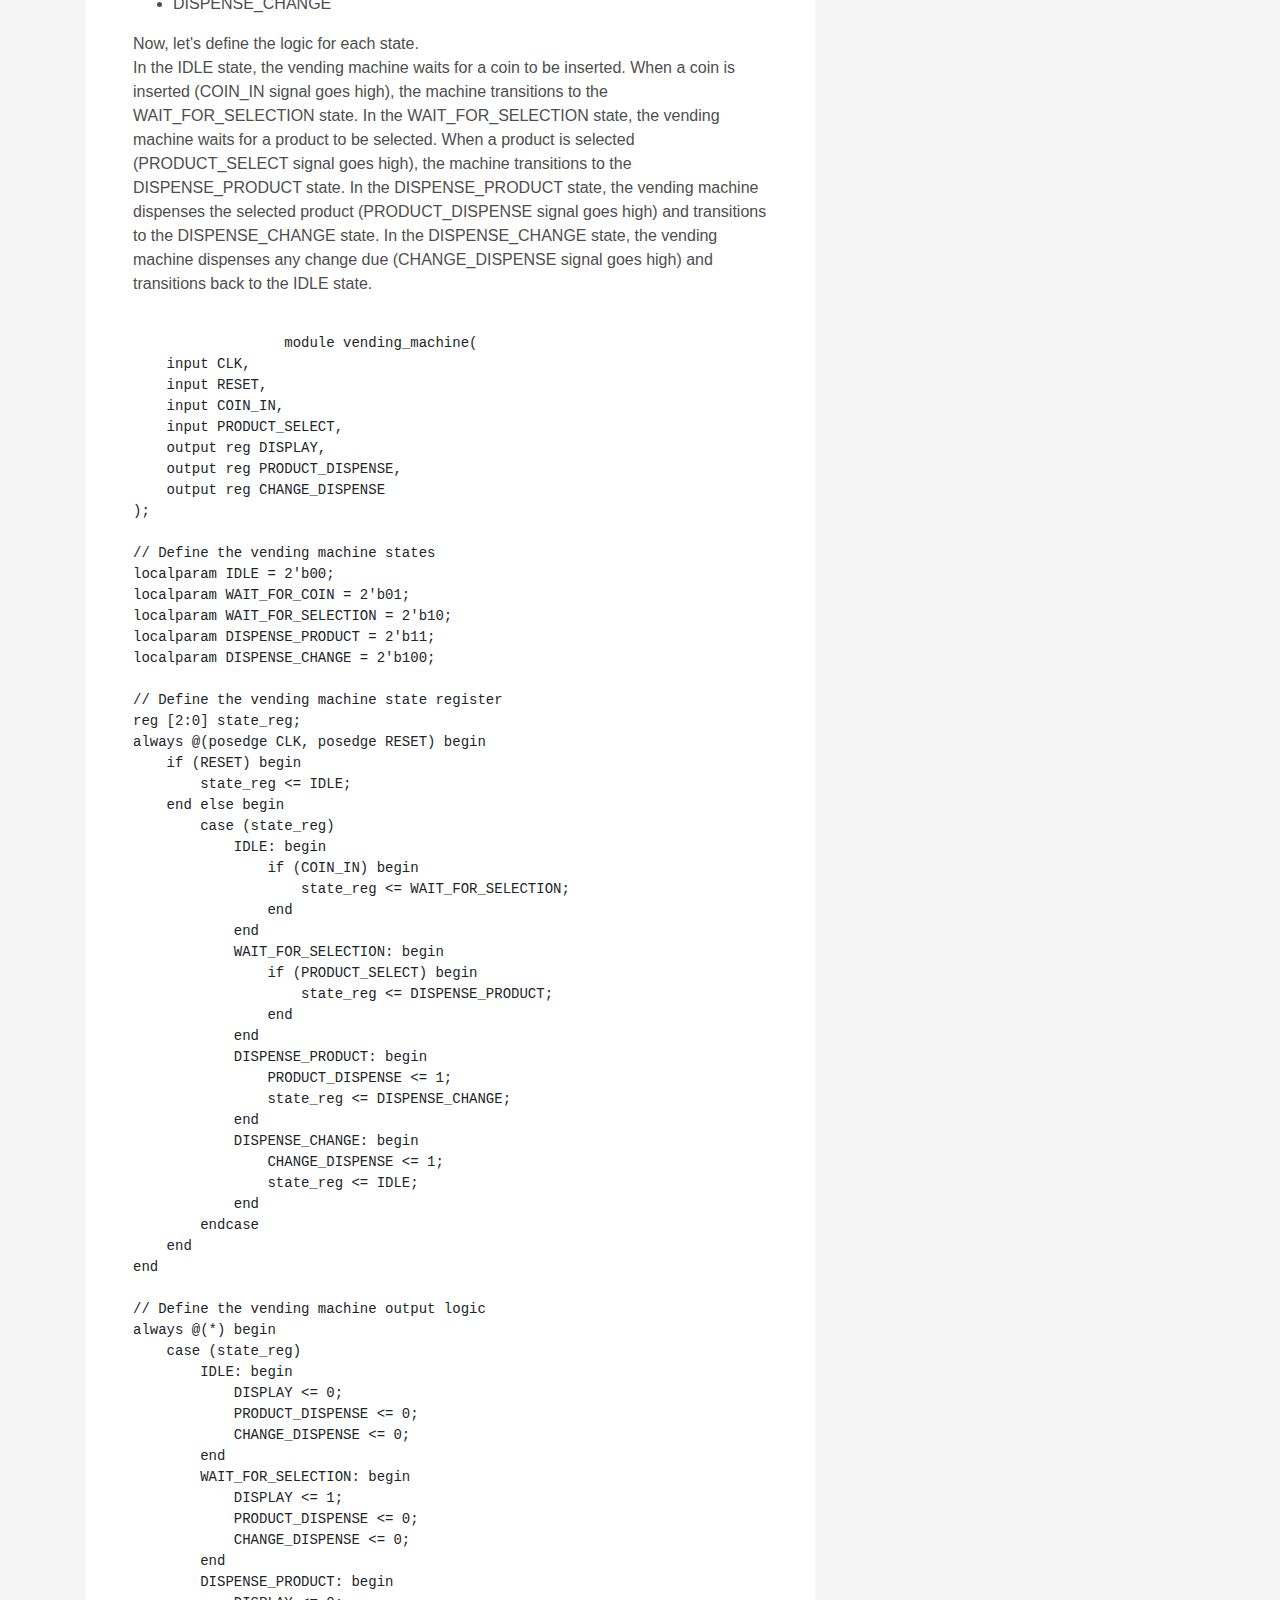
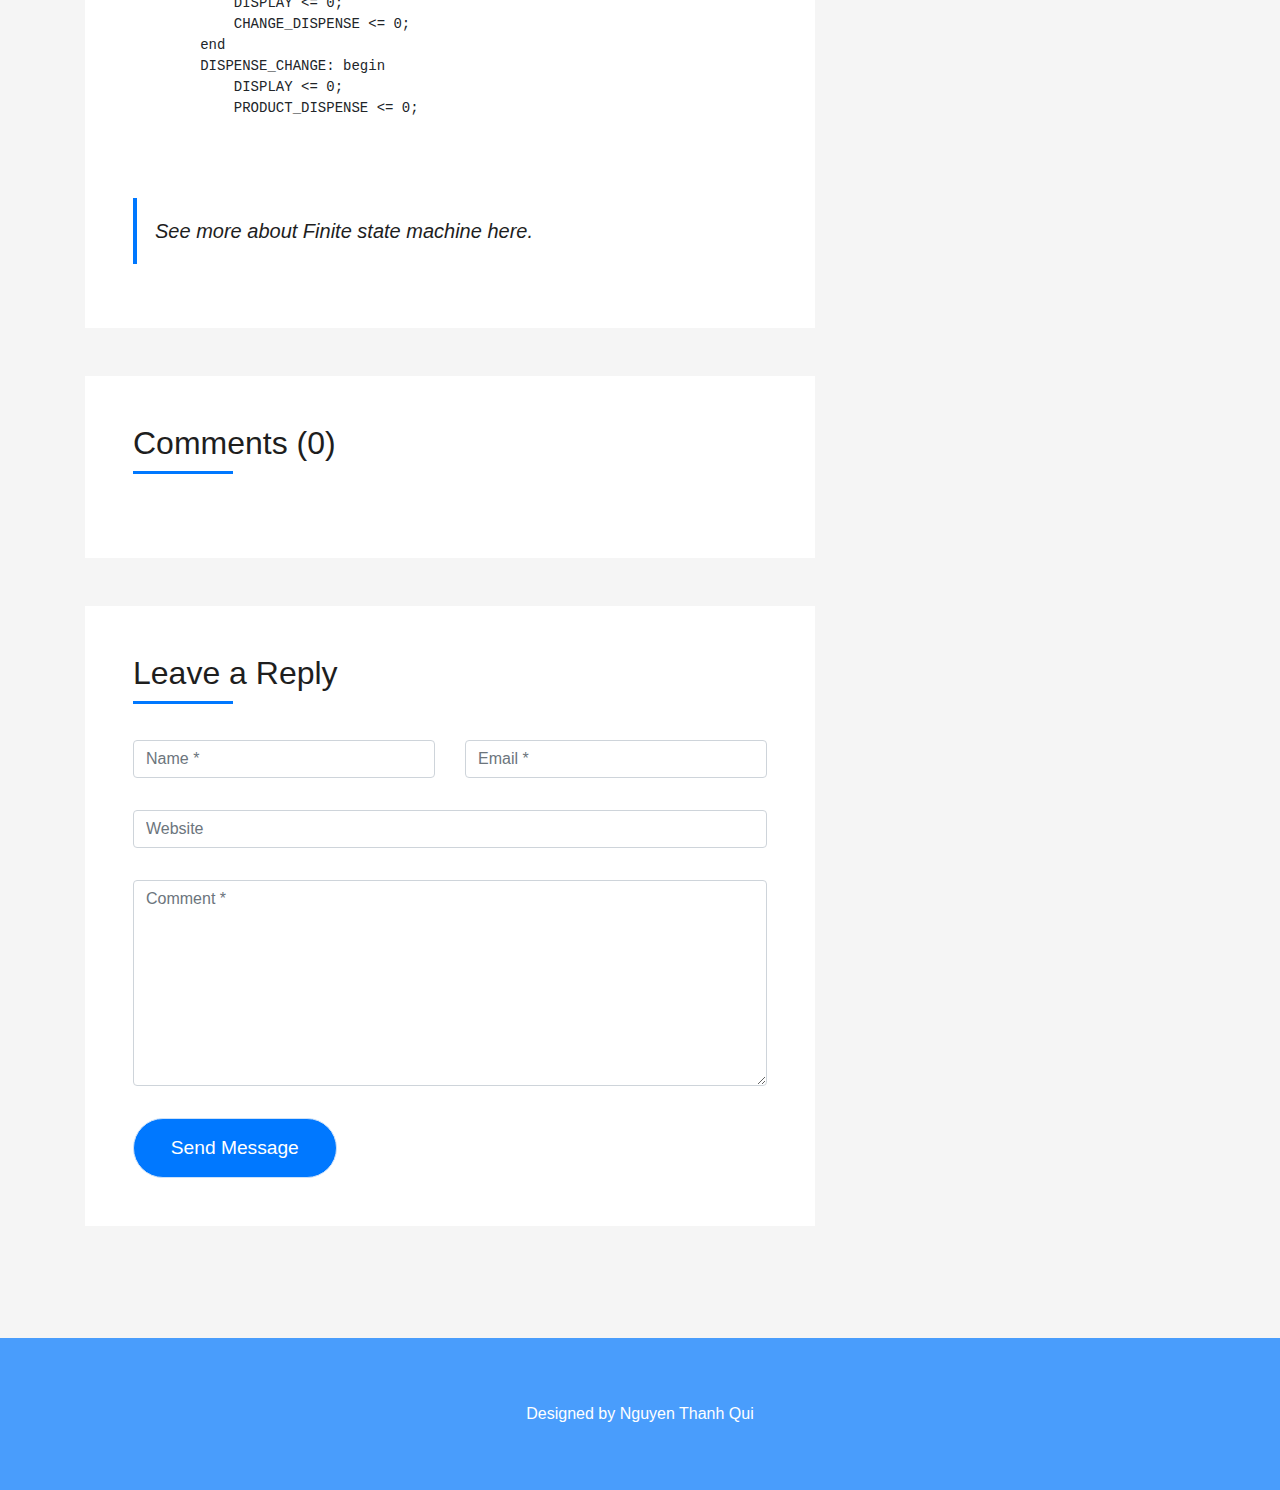
==== commit df7bbb59: "Second" ====
--- a/blog-single.html
+++ b/blog-single.html
@@ -2,7 +2,7 @@
 <html lang="en">
 <head>
   <meta charset="utf-8">
-  <title>DevFolio Bootstrap Template</title>
+  <title>Vending Machine</title>
   <meta content="width=device-width, initial-scale=1.0" name="viewport">
   <meta content="" name="keywords">
   <meta content="" name="description">
@@ -15,6 +15,7 @@
   <link href="lib/bootstrap/css/bootstrap.min.css" rel="stylesheet">
 
   <!-- Libraries CSS Files -->
+  <link href="https://fonts.cdnfonts.com/css/davina-sichelle" rel="stylesheet">
   <link href="lib/font-awesome/css/font-awesome.min.css" rel="stylesheet">
   <link href="lib/animate/animate.min.css" rel="stylesheet">
   <link href="lib/ionicons/css/ionicons.min.css" rel="stylesheet">
@@ -24,19 +25,14 @@
   <!-- Main Stylesheet File -->
   <link href="css/style.css" rel="stylesheet">
 
-  <!-- =======================================================
-    Theme Name: DevFolio
-    Theme URL: https://bootstrapmade.com/devfolio-bootstrap-portfolio-html-template/
-    Author: BootstrapMade.com
-    License: https://bootstrapmade.com/license/
-  ======================================================= -->
+  
 </head>
 
 <body>
   <!--/ Nav Star /-->
   <nav class="navbar navbar-b navbar-trans navbar-expand-md fixed-top" id="mainNav">
     <div class="container">
-      <a class="navbar-brand js-scroll" href="#page-top">BlasterUp</a>
+      <a class="navbar-brand js-scroll" href="#page-top" style="color:rgb(141, 252, 187); font-size: 30px; font-family: 'Davina Sichelle';" >Welcome to <br> My blog</a>
       <button class="navbar-toggler collapsed" type="button" data-toggle="collapse" data-target="#navbarDefault"
         aria-controls="navbarDefault" aria-expanded="false" aria-label="Toggle navigation">
         <span></span>
@@ -46,22 +42,16 @@
       <div class="navbar-collapse collapse justify-content-end" id="navbarDefault">
         <ul class="navbar-nav">
           <li class="nav-item">
-            <a class="nav-link js-scroll" href="index.html">Home</a>
+            <a class="nav-link js-scroll" href="index.html#about">Who am I?</a>
           </li>
           <li class="nav-item">
-            <a class="nav-link js-scroll" href="#">About</a>
+            <a class="nav-link js-scroll" href="index.html#service">What can I do?</a>
           </li>
           <li class="nav-item">
-            <a class="nav-link js-scroll" href="#">Services</a>
+            <a class="nav-link js-scroll" href="index.html#blog">My Blog</a>
           </li>
           <li class="nav-item">
-            <a class="nav-link js-scroll" href="#">Work</a>
-          </li>
-          <li class="nav-item">
-            <a class="nav-link js-scroll" href="#">Blog</a>
-          </li>
-          <li class="nav-item">
-            <a class="nav-link js-scroll" href="#">Contact</a>
+            <a class="nav-link js-scroll" href="index.html#contact">Contact</a>
           </li>
         </ul>
       </div>
@@ -70,20 +60,19 @@
   <!--/ Nav End /-->
 
   <!--/ Intro Skew Star /-->
-  <div class="intro intro-single route bg-image" style="background-image: url(img/overlay-bg.jpg)">
-    <div class="overlay-mf"></div>
+  <div class="intro intro-single route bg-image" style="background-image: url(img/intro_bg.jpg)">
+    <div class="overlay-itro"></div>
     <div class="intro-content display-table">
       <div class="table-cell">
         <div class="container">
-          <h2 class="intro-title mb-4">Blog Details</h2>
           <ol class="breadcrumb d-flex justify-content-center">
             <li class="breadcrumb-item">
-              <a href="#">Home</a>
+              <a href="index.html">Home</a>
             </li>
             <li class="breadcrumb-item">
-              <a href="#">Library</a>
+              <a href="index.html#blog">Blogs</a>
             </li>
-            <li class="breadcrumb-item active">Data</li>
+            <li class="breadcrumb-item active">Vending Machine</li>
           </ol>
         </div>
       </div>
@@ -98,69 +87,140 @@
         <div class="col-md-8">
           <div class="post-box">
             <div class="post-thumb">
-              <img src="img/post-1.jpg" class="img-fluid" alt="">
+              <img src="img/altera.jpg" class="img-fluid" alt="">
             </div>
             <div class="post-meta">
-              <h1 class="article-title">Lorem ipsum dolor sit amet consec tetur adipisicing</h1>
+              <h1 class="article-title">How to implement a Vending Machine using Verilog</h1>
               <ul>
                 <li>
                   <span class="ion-ios-person"></span>
-                  <a href="#">Jason London</a>
-                </li>
-                <li>
-                  <span class="ion-pricetag"></span>
-                  <a href="#">Web Design</a>
-                </li>
-                <li>
-                  <span class="ion-chatbox"></span>
-                  <a href="#">14</a>
+                  <a href="#">Qui Nguyen</a>
                 </li>
               </ul>
             </div>
             <div class="article-content">
               <p>
-                Mauris blandit aliquet elit, eget tincidunt nibh pulvinar a. Cras ultricies ligula sed magna dictum
-                porta. Quisque velit
-                nisi, pretium ut lacinia in, elementum id enim. Praesent sapien massa, convallis a pellentesque
-                nec, egestas non nisi. Vestibulum ante ipsum primis in faucibus orci luctus et ultrices posuere
-                cubilia Curae; Donec velit neque, auctor sit amet aliquam vel, ullamcorper sit amet ligula.
-                Nulla quis lorem ut libero malesuada feugiat.
+                First, let's define the inputs and outputs of the vending machine:
+                <p class="title-s">Inputs: </p>
+                <ul>
+                  <li>Clock signal (CLK)</li>
+                  <li>Reset signal (RESET)</li>
+                  <li>Coin input signal (COIN_IN)</li>
+                  <li>Product select signal (PRODUCT_SELECT)</li>
+                </ul>
+              </p>
+              <p class="title-s">Outputs: </p>
+              <ul>
+                <li>Display output (DISPLAY)</li>
+                <li>Product dispense signal (PRODUCT_DISPENSE)</li>
+                <li>Change dispense signal (CHANGE_DISPENSE)</li>
+              </ul>
+            </p>
+              <p>
+                Next, we need to define the states of the vending machine. A vending machine typically has several states, such as idle, waiting for coin input, 
+                waiting for product selection, and dispensing product or change. For this example, let's define the following states:
+                <ul>
+                  <li>IDLE</li>
+                  <li>WAIT_FOR_COIN</li>
+                  <li>WAIT_FOR_SELECTION</li>
+                  <li>DISPENSE_PRODUCT</li>
+                  <li>DISPENSE_CHANGE</li>
+                </ul>
               </p>
               <p>
-                Nulla porttitor accumsan tincidunt. Cras ultricies ligula sed magna dictum porta. Mauris blandit
-                aliquet elit, eget tincidunt
-                nibh pulvinar a. Cras ultricies ligula sed magna dictum porta. Lorem ipsum dolor sit amet,
-                consectetur adipiscing elit. Donec sollicitudin molestie malesuada.
+                Now, let's define the logic for each state. <br>
+                In the IDLE state, the vending machine waits for a coin to be inserted. 
+                When a coin is inserted (COIN_IN signal goes high), the machine transitions to the WAIT_FOR_SELECTION state.
+                In the WAIT_FOR_SELECTION state, the vending machine waits for a product to be selected. 
+                When a product is selected (PRODUCT_SELECT signal goes high), the machine transitions to the DISPENSE_PRODUCT state.
+                In the DISPENSE_PRODUCT state, the vending machine dispenses the selected product (PRODUCT_DISPENSE signal goes high) and transitions to the DISPENSE_CHANGE state.
+                In the DISPENSE_CHANGE state, the vending machine dispenses any change due (CHANGE_DISPENSE signal goes high) and transitions back to the IDLE state.
               </p>
               <p>
-                Mauris blandit aliquet elit, eget tincidunt nibh pulvinar a. Lorem ipsum dolor sit amet, consectetur
-                adipiscing elit. Praesent
-                sapien massa, convallis a pellentesque nec, egestas non nisi. Lorem ipsum dolor sit amet,
-                consectetur adipiscing elit. Curabitur arcu erat, accumsan id imperdiet et, porttitor at
-                sem. Donec rutrum congue leo eget malesuada.
-              </p>
-              <p>
-                Lorem ipsum dolor sit amet, consectetur adipiscing elit. Nulla quis lorem ut libero malesuada feugiat.
-                Curabitur arcu erat,
-                accumsan id imperdiet et, porttitor at sem. Vivamus suscipit tortor eget felis porttitor
-                volutpat. Vivamus suscipit tortor eget felis porttitor volutpat. Quisque velit nisi, pretium
-                ut lacinia in, elementum id enim.
+                <pre><code class="language-pascal">
+                  module vending_machine(
+    input CLK,
+    input RESET,
+    input COIN_IN,
+    input PRODUCT_SELECT,
+    output reg DISPLAY,
+    output reg PRODUCT_DISPENSE,
+    output reg CHANGE_DISPENSE
+);
+
+// Define the vending machine states
+localparam IDLE = 2'b00;
+localparam WAIT_FOR_COIN = 2'b01;
+localparam WAIT_FOR_SELECTION = 2'b10;
+localparam DISPENSE_PRODUCT = 2'b11;
+localparam DISPENSE_CHANGE = 2'b100;
+
+// Define the vending machine state register
+reg [2:0] state_reg;
+always @(posedge CLK, posedge RESET) begin
+    if (RESET) begin
+        state_reg <= IDLE;
+    end else begin
+        case (state_reg)
+            IDLE: begin
+                if (COIN_IN) begin
+                    state_reg <= WAIT_FOR_SELECTION;
+                end
+            end
+            WAIT_FOR_SELECTION: begin
+                if (PRODUCT_SELECT) begin
+                    state_reg <= DISPENSE_PRODUCT;
+                end
+            end
+            DISPENSE_PRODUCT: begin
+                PRODUCT_DISPENSE <= 1;
+                state_reg <= DISPENSE_CHANGE;
+            end
+            DISPENSE_CHANGE: begin
+                CHANGE_DISPENSE <= 1;
+                state_reg <= IDLE;
+            end
+        endcase
+    end
+end
+
+// Define the vending machine output logic
+always @(*) begin
+    case (state_reg)
+        IDLE: begin
+            DISPLAY <= 0;
+            PRODUCT_DISPENSE <= 0;
+            CHANGE_DISPENSE <= 0;
+        end
+        WAIT_FOR_SELECTION: begin
+            DISPLAY <= 1;
+            PRODUCT_DISPENSE <= 0;
+            CHANGE_DISPENSE <= 0;
+        end
+        DISPENSE_PRODUCT: begin
+            DISPLAY <= 0;
+            CHANGE_DISPENSE <= 0;
+        end
+        DISPENSE_CHANGE: begin
+            DISPLAY <= 0;
+            PRODUCT_DISPENSE <= 0;
+       
+
+                </code></pre>
               </p>
               <blockquote class="blockquote">
-                <p class="mb-0">Lorem ipsum dolor sit amet, consectetur adipiscing elit. Integer posuere erat a ante.</p>
+                <a href="https://www.techtarget.com/whatis/definition/finite-state-machine#:~:text=Finite%20state%20machine%20(FSM)%20is,of%20conditional%20states%20of%20being.">See more about Finite state machine here.</a>
+
               </blockquote>
               <p>
-                Nulla porttitor accumsan tincidunt. Cras ultricies ligula sed magna dictum porta. Mauris blandit
-                aliquet elit, eget tincidunt
-                nibh pulvinar a. Cras ultricies ligula sed magna dictum porta. Lorem ipsum dolor sit amet,
-                consectetur adipiscing elit. Donec sollicitudin molestie malesuada.
               </p>
             </div>
           </div>
           <div class="box-comments">
             <div class="title-box-2">
-              <h4 class="title-comments title-left">Comments (34)</h4>
-            </div>
+              <h4 class="title-comments title-left">Comments (0)</h4>
+            </div>
+            <!--
             <ul class="list-comments">
               <li>
                 <div class="comment-avatar">
@@ -224,6 +284,7 @@
                 </div>
               </li>
             </ul>
+          -->
           </div>
           <div class="form-comments">
             <div class="title-box-2">
@@ -261,7 +322,9 @@
             </form>
           </div>
         </div>
+        
         <div class="col-md-4">
+          <!--
           <div class="widget-sidebar sidebar-search">
             <h5 class="sidebar-title">Search</h5>
             <div class="sidebar-content">
@@ -277,76 +340,59 @@
               </form>
             </div>
           </div>
+          -->
           <div class="widget-sidebar">
             <h5 class="sidebar-title">Recent Post</h5>
             <div class="sidebar-content">
               <ul class="list-sidebar">
                 <li>
-                  <a href="#">Atque placeat maiores.</a>
-                </li>
-                <li>
-                  <a href="#">Lorem ipsum dolor sit amet consectetur</a>
-                </li>
-                <li>
-                  <a href="#">Nam quo autem exercitationem.</a>
-                </li>
-                <li>
-                  <a href="#">Atque placeat maiores nam quo autem</a>
-                </li>
-                <li>
-                  <a href="#">Nam quo autem exercitationem.</a>
+                  <a href="#">Vending Machine using Verilog</a>
+                </li>
+                <li>
+                  <a href="#">Smart traffic light using STM32</a>
+                </li>
+                <li>
+                  <a href="#">Video Streaming Application</a>
+                </li>
+                <li>
+                  <a href="#">Simple Calculator using Arduino</a>
+                </li>
+                <li>
+                  <a href="#">Smart home with AI application</a>
                 </li>
               </ul>
             </div>
           </div>
           <div class="widget-sidebar">
-            <h5 class="sidebar-title">Archives</h5>
+            <h5 class="sidebar-title">Course</h5>
             <div class="sidebar-content">
               <ul class="list-sidebar">
                 <li>
-                  <a href="#">September, 2017.</a>
-                </li>
-                <li>
-                  <a href="#">April, 2017.</a>
-                </li>
-                <li>
-                  <a href="#">Nam quo autem exercitationem.</a>
-                </li>
-                <li>
-                  <a href="#">Atque placeat maiores nam quo autem</a>
-                </li>
-                <li>
-                  <a href="#">Nam quo autem exercitationem.</a>
-                </li>
+                  <a href="#">Logical Design with HDL</a>
+                </li>
+               
               </ul>
             </div>
           </div>
           <div class="widget-sidebar widget-tags">
-            <h5 class="sidebar-title">Tags</h5>
+            <h5 class="sidebar-title">Keywords</h5>
             <div class="sidebar-content">
               <ul>
                 <li>
-                  <a href="#">Web.</a>
-                </li>
-                <li>
-                  <a href="#">Design.</a>
-                </li>
-                <li>
-                  <a href="#">Travel.</a>
-                </li>
-                <li>
-                  <a href="#">Photoshop</a>
-                </li>
-                <li>
-                  <a href="#">Corel Draw</a>
-                </li>
-                <li>
-                  <a href="#">JavaScript</a>
-                </li>
+                  <a href="#">Verilog</a>
+                </li>
+                <li>
+                  <a href="#">Finite state machine</a>
+                </li>
+                <li>
+                  <a href="#">Behaviral Model</a>
+                </li>
+               
               </ul>
             </div>
           </div>
         </div>
+     
       </div>
     </div>
   </section>
@@ -360,15 +406,8 @@
         <div class="row">
           <div class="col-sm-12">
             <div class="copyright-box">
-              <p class="copyright">&copy; Copyright <strong>DevFolio</strong>. All Rights Reserved</p>
               <div class="credits">
-                <!--
-                  All the links in the footer should remain intact.
-                  You can delete the links only if you purchased the pro version.
-                  Licensing information: https://bootstrapmade.com/license/
-                  Purchase the pro version with working PHP/AJAX contact form: https://bootstrapmade.com/buy/?theme=DevFolio
-                -->
-                Designed by <a href="https://bootstrapmade.com/">BootstrapMade</a>
+                Designed by <a href="#page-top">Nguyen Thanh Qui</a>
               </div>
             </div>
           </div>
--- a/css/style.css
+++ b/css/style.css
@@ -1,13 +1,3 @@
-/*
-  Theme Name: DevFolio
-  Theme URL: https://bootstrapmade.com/devfolio-bootstrap-portfolio-html-template/
-  Author: BootstrapMade.com
-  License: https://bootstrapmade.com/license/
-*/
-
-/*======================================
-//--//-->   STYLES GENERALES
-======================================*/
 
 body {
   background-color: #f5f5f5;
@@ -1246,6 +1236,8 @@
   }
 }
 
+
+
 @media (min-width: 992px) {
   .testimonial-box .description {
     padding: 0 8rem;
